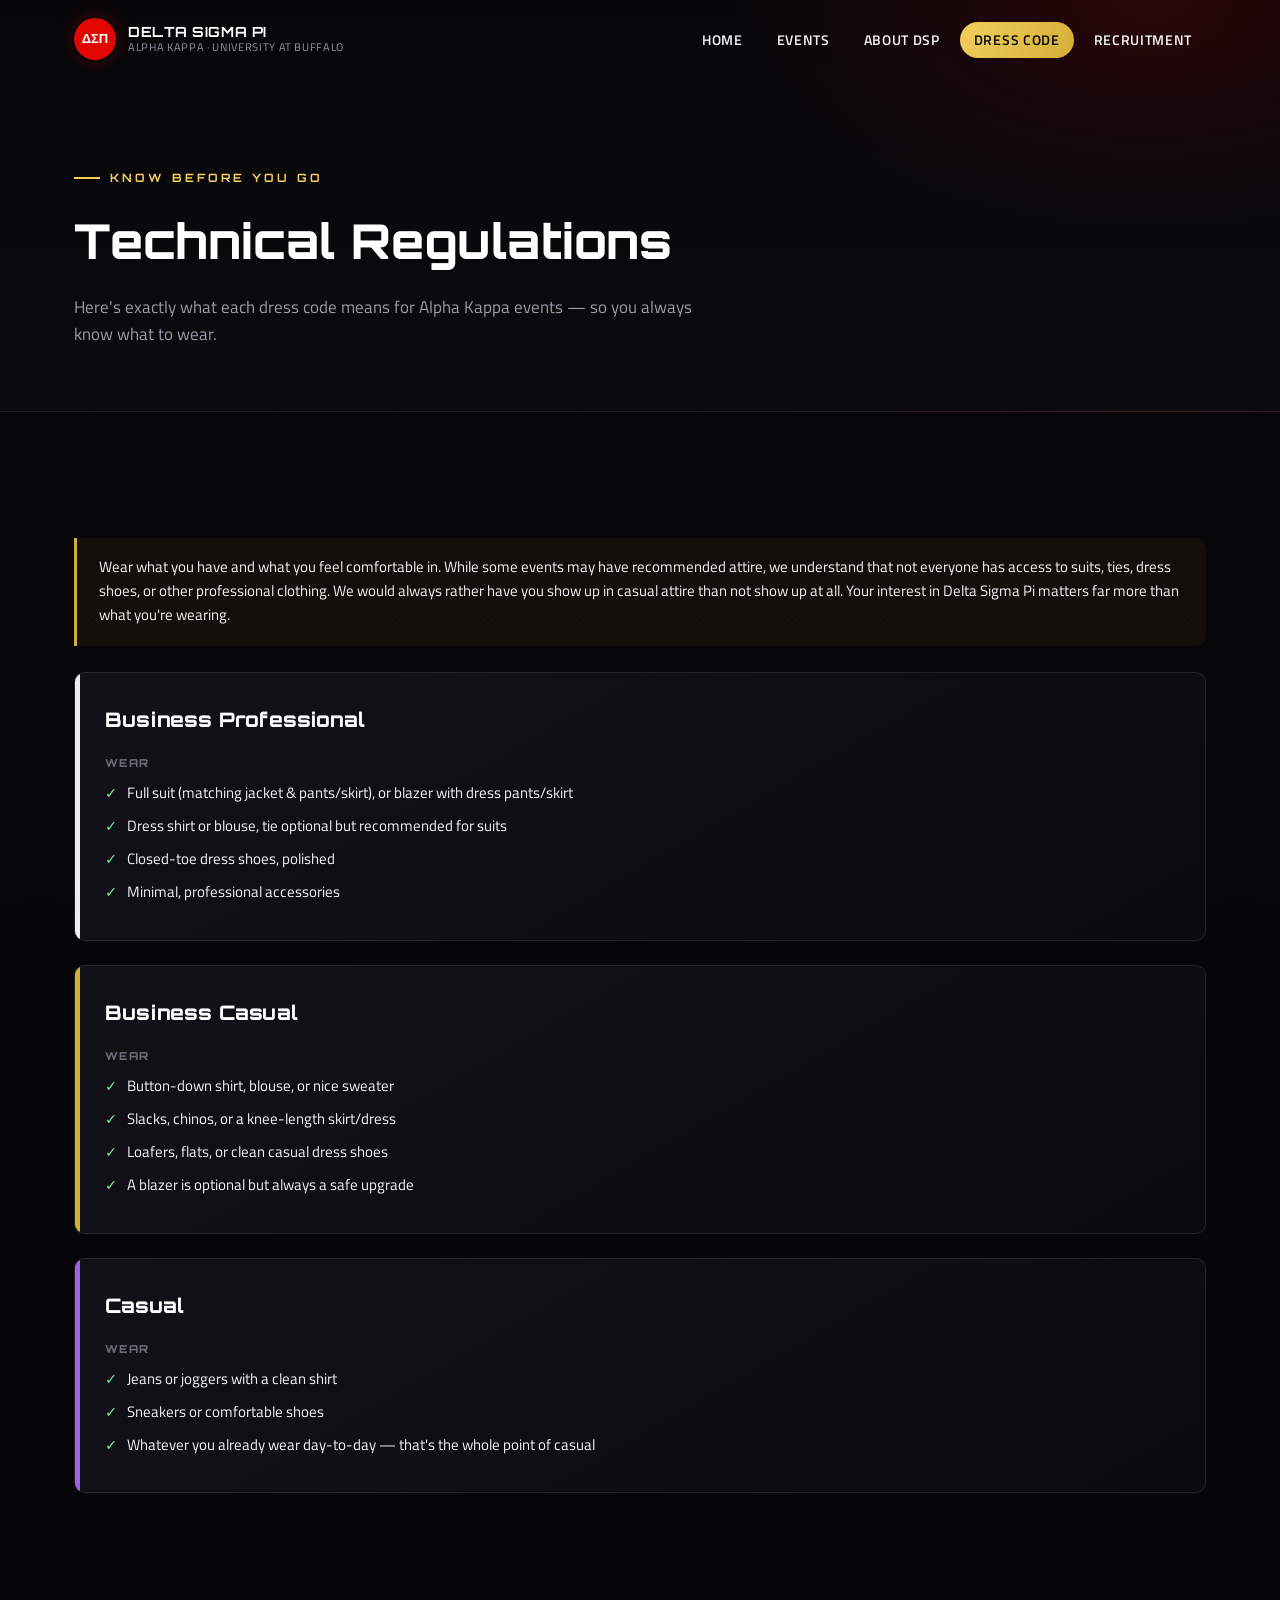
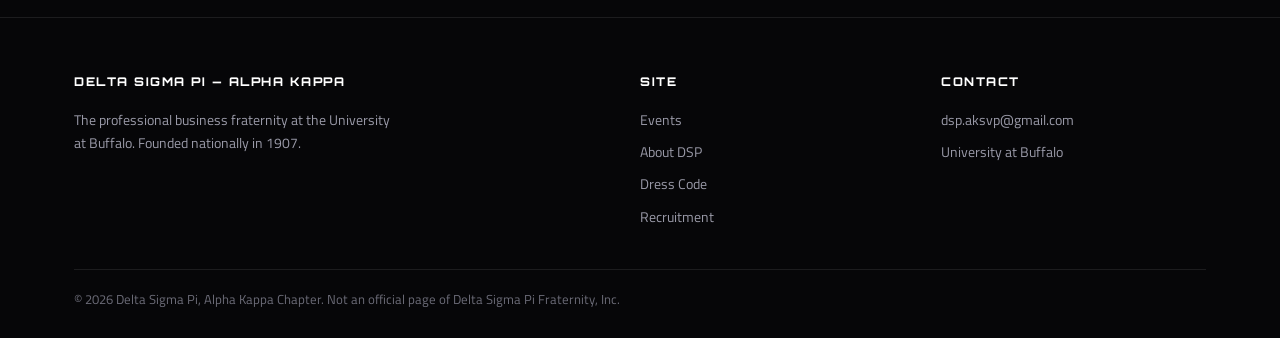
==== dress-code.html @ 91bd7f0e "Initial commit: Delta Sigma Pi Alpha Kappa Race to Success site F1-themed recruitment site with race" ====
<!DOCTYPE html>
<html lang="en">
<head>
<meta charset="UTF-8" />
<meta name="viewport" content="width=device-width, initial-scale=1.0" />
<title>Technical Regulations | Delta Sigma Pi — Alpha Kappa Chapter</title>
<meta name="description" content="What business professional, business casual, and casual actually mean for Alpha Kappa Chapter events." />
<link rel="preconnect" href="https://fonts.googleapis.com" />
<link rel="preconnect" href="https://fonts.gstatic.com" crossorigin />
<link href="https://fonts.googleapis.com/css2?family=Orbitron:wght@600;700;800;900&family=Titillium+Web:wght@300;400;600;700;900&display=swap" rel="stylesheet" />
<link rel="stylesheet" href="css/styles.css" />
</head>
<body>

<header class="site-header">
  <div class="container nav">
    <a class="brand" href="index.html">
      <span class="brand-mark">ΔΣΠ</span>
      <span class="brand-text">
        <span class="line1">DELTA SIGMA PI</span>
        <span class="line2">Alpha Kappa · University at Buffalo</span>
      </span>
    </a>
    <button class="nav-toggle" aria-label="Toggle navigation" aria-expanded="false">
      <span></span><span></span><span></span>
    </button>
    <ul class="nav-links">
      <li><a href="index.html">Home</a></li>
      <li><a href="events.html">Events</a></li>
      <li><a href="about.html">About DSP</a></li>
      <li><a href="dress-code.html" aria-current="page">Dress Code</a></li>
      <li><a href="recruitment.html">Recruitment</a></li>
    </ul>
  </div>
</header>

<section class="page-header">
  <div class="container">
    <span class="kicker">Know Before You Go</span>
    <h1>Technical Regulations</h1>
    <p>Here's exactly what each dress code means for Alpha Kappa events — so you always know what to wear.</p>
  </div>
</section>

<section>
  <div class="container">

    <div class="callout" data-reveal>Wear what you have and what you feel comfortable in. While some events may have recommended attire, we understand that not everyone has access to suits, ties, dress shoes, or other professional clothing. We would always rather have you show up in casual attire than not show up at all. Your interest in Delta Sigma Pi matters far more than what you're wearing.</div>

    <div class="reg-card c-hard" id="business-professional" data-reveal>
      <div class="reg-head">
        <h3>Business Professional</h3>
      </div>
      <h4 class="wear-label">Wear</h4>
      <ul class="wear-list">
        <li>Full suit (matching jacket &amp; pants/skirt), or blazer with dress pants/skirt</li>
        <li>Dress shirt or blouse, tie optional but recommended for suits</li>
        <li>Closed-toe dress shoes, polished</li>
        <li>Minimal, professional accessories</li>
      </ul>
    </div>

    <div class="reg-card c-medium" id="business-casual" data-reveal>
      <div class="reg-head">
        <h3>Business Casual</h3>
      </div>
      <h4 class="wear-label">Wear</h4>
      <ul class="wear-list">
        <li>Button-down shirt, blouse, or nice sweater</li>
        <li>Slacks, chinos, or a knee-length skirt/dress</li>
        <li>Loafers, flats, or clean casual dress shoes</li>
        <li>A blazer is optional but always a safe upgrade</li>
      </ul>
    </div>

    <div class="reg-card c-wet" id="casual" data-reveal>
      <div class="reg-head">
        <h3>Casual</h3>
      </div>
      <h4 class="wear-label">Wear</h4>
      <ul class="wear-list">
        <li>Jeans or joggers with a clean shirt</li>
        <li>Sneakers or comfortable shoes</li>
        <li>Whatever you already wear day-to-day — that's the whole point of casual</li>
      </ul>
    </div>

  </div>
</section>

<footer class="site-footer">
  <div class="container">
    <div class="footer-grid">
      <div>
        <h4>Delta Sigma Pi — Alpha Kappa</h4>
        <p style="max-width:320px;">The professional business fraternity at the University at Buffalo. Founded nationally in 1907.</p>
      </div>
      <div>
        <h4>Site</h4>
        <ul>
          <li><a href="events.html">Events</a></li>
          <li><a href="about.html">About DSP</a></li>
          <li><a href="dress-code.html">Dress Code</a></li>
          <li><a href="recruitment.html">Recruitment</a></li>
        </ul>
      </div>
      <div>
        <h4>Contact</h4>
        <ul>
          <li><a href="mailto:dsp.aksvp@gmail.com">dsp.aksvp@gmail.com</a></li>
          <li>University at Buffalo</li>
        </ul>
      </div>
    </div>
    <div class="footer-bottom">
      <span>&copy; <span data-year></span> Delta Sigma Pi, Alpha Kappa Chapter. Not an official page of Delta Sigma Pi Fraternity, Inc.</span>
    </div>
  </div>
</footer>

<button class="scroll-top" aria-label="Scroll to top">↑</button>

<script src="js/script.js"></script>
</body>
</html>
---- css/styles.css ----
/* ============================================================
   Delta Sigma Pi — Alpha Kappa Chapter
   Theme: F1 / Grand Prix — carbon, race red, podium gold
   ============================================================ */

:root {
  --black: #060608;
  --carbon-1: #0b0b0f;
  --carbon-2: #111117;
  --carbon-3: #17171f;
  --line: rgba(255, 255, 255, 0.09);
  --line-bright: rgba(255, 255, 255, 0.18);

  --red: #e10600;
  --red-bright: #ff2a1f;
  --red-dark: #8f0400;

  --gold: #d4af37;
  --gold-bright: #f2ce5e;

  --purple: #7a3ecb;
  --purple-bright: #9a63e8;

  --white: #f4f4f7;
  --muted: #9a9aa8;
  --muted-dim: #6c6c78;

  --radius: 4px;
  --radius-lg: 10px;
  --max-width: 1180px;

  --ease: cubic-bezier(0.16, 1, 0.3, 1);
  --ease-snap: cubic-bezier(0.65, 0, 0.35, 1);
}

@view-transition { navigation: auto; }

* { box-sizing: border-box; }
html { scroll-behavior: smooth; }

@media (prefers-reduced-motion: reduce) {
  html { scroll-behavior: auto; }
  * { animation-duration: 0.01ms !important; animation-iteration-count: 1 !important; transition-duration: 0.01ms !important; scroll-behavior: auto !important; }
}

body {
  margin: 0;
  background: var(--black);
  color: var(--white);
  font-family: "Titillium Web", "Segoe UI", system-ui, sans-serif;
  line-height: 1.65;
  overflow-x: hidden;
  position: relative;
}

/* subtle carbon-fiber weave across the whole page */
body::before {
  content: "";
  position: fixed;
  inset: 0;
  z-index: 0;
  pointer-events: none;
  background-image:
    repeating-linear-gradient(45deg, rgba(255,255,255,0.015) 0px, rgba(255,255,255,0.015) 1px, transparent 1px, transparent 5px),
    repeating-linear-gradient(-45deg, rgba(255,255,255,0.015) 0px, rgba(255,255,255,0.015) 1px, transparent 1px, transparent 5px);
  opacity: 0.5;
}

img { max-width: 100%; display: block; }
a { color: var(--gold-bright); text-decoration: none; }

h1, h2, h3, h4 {
  font-family: "Orbitron", "Titillium Web", sans-serif;
  font-weight: 800;
  letter-spacing: 0.01em;
  margin: 0;
  color: #fff;
}

.container {
  max-width: var(--max-width);
  margin: 0 auto;
  padding: 0 24px;
  position: relative;
  z-index: 1;
}

.mono { font-family: "Titillium Web", monospace; letter-spacing: 0.08em; }

/* ---------- Reveal-on-scroll ---------- */

[data-reveal] {
  opacity: 0;
  transform: translateY(28px);
  transition: opacity 0.7s var(--ease), transform 0.7s var(--ease);
}
[data-reveal].is-visible { opacity: 1; transform: translateY(0); }
[data-reveal-group] > * { transition-delay: calc(var(--i, 0) * 90ms); }

/* ---------- Lights-out preloader ---------- */

.lights-out {
  position: fixed;
  inset: 0;
  z-index: 999;
  background: var(--black);
  display: flex;
  flex-direction: column;
  align-items: center;
  justify-content: center;
  gap: 28px;
  transition: opacity 0.6s var(--ease), visibility 0.6s;
}
.lights-out.hide { opacity: 0; visibility: hidden; pointer-events: none; }

.lights-out .rig { display: flex; gap: 22px; }

.lights-out .bulb {
  width: 26px;
  height: 26px;
  border-radius: 50%;
  background: #2a0605;
  border: 2px solid #3a0d0b;
  box-shadow: inset 0 0 6px rgba(0,0,0,0.6);
  transition: background 0.15s, box-shadow 0.15s;
}
.lights-out .bulb.on {
  background: var(--red-bright);
  box-shadow: 0 0 22px 6px rgba(255, 42, 31, 0.75), inset 0 0 8px rgba(255,255,255,0.4);
}

.lights-out .caption {
  font-family: "Orbitron", sans-serif;
  font-size: 12px;
  letter-spacing: 3px;
  color: var(--muted);
  text-transform: uppercase;
}
.lights-out .caption strong { color: var(--gold-bright); }

body.no-scroll { overflow: hidden; height: 100%; }

/* ---------- Launch FX: fires the instant lights go out ---------- */

.launch-fx {
  position: fixed;
  inset: 0;
  z-index: 1000;
  pointer-events: none;
  overflow: hidden;
}

.launch-fx .flash {
  position: absolute;
  inset: 0;
  background: radial-gradient(circle at 50% 45%, #fff, rgba(255,255,255,0) 62%);
  opacity: 0;
}
.launch-fx.fire .flash { animation: flashOut 0.55s ease-out forwards; }

.launch-fx .streak {
  position: absolute;
  left: 0;
  width: 34%;
  background: linear-gradient(90deg, transparent, rgba(255,255,255,0.9), rgba(212,175,55,0.55), transparent);
  opacity: 0;
  filter: blur(1px);
}
.launch-fx.fire .streak { animation: streakSweep 0.65s cubic-bezier(0.6, 0, 0.2, 1) forwards; }
.launch-fx .streak.s1 { top: 14%; height: 7%; animation-delay: 0s; }
.launch-fx .streak.s2 { top: 47%; height: 10%; animation-delay: 0.06s; }
.launch-fx .streak.s3 { top: 78%; height: 6%; animation-delay: 0.12s; }

.launch-fx .title-flash {
  position: absolute;
  inset: 0;
  display: flex;
  align-items: center;
  justify-content: center;
  font-family: "Orbitron", sans-serif;
  font-weight: 900;
  letter-spacing: 5px;
  font-size: clamp(26px, 6vw, 62px);
  color: #fff;
  text-shadow: 0 0 40px rgba(255,255,255,0.85), 0 0 90px rgba(225,6,0,0.65);
  opacity: 0;
  transform: scale(0.85);
  text-align: center;
  padding: 0 20px;
}
.launch-fx.fire .title-flash { animation: titlePop 0.75s cubic-bezier(0.2, 0.8, 0.2, 1) forwards; }

@keyframes flashOut {
  0% { opacity: 0; }
  12% { opacity: 1; }
  100% { opacity: 0; }
}
@keyframes streakSweep {
  0% { transform: translateX(-120%) skewX(-12deg); opacity: 0; }
  10% { opacity: 1; }
  100% { transform: translateX(220%) skewX(-12deg); opacity: 0; }
}
@keyframes titlePop {
  0% { opacity: 0; transform: scale(0.85); }
  28% { opacity: 1; transform: scale(1.04); }
  55% { opacity: 1; transform: scale(1); }
  100% { opacity: 0; transform: scale(1.12); filter: blur(3px); }
}

/* ---------- Hero punch-in (synced to launch FX) ---------- */

.hero-punch-in {
  opacity: 0;
  transform: scale(1.07);
  filter: blur(10px);
  transition: opacity 0.7s var(--ease), transform 0.85s var(--ease), filter 0.8s var(--ease);
}
.hero-punch-in.show { opacity: 1; transform: scale(1); filter: blur(0); }

@media (prefers-reduced-motion: reduce) {
  .launch-fx { display: none; }
}

/* ---------- Header / Nav ---------- */

.site-header {
  position: fixed;
  top: 0;
  left: 0;
  right: 0;
  z-index: 60;
  padding: 18px 0;
  transition: background 0.35s var(--ease), padding 0.35s var(--ease), border-color 0.35s;
  border-bottom: 1px solid transparent;
}

.site-header.scrolled {
  background: rgba(6, 6, 8, 0.82);
  backdrop-filter: blur(14px) saturate(140%);
  -webkit-backdrop-filter: blur(14px) saturate(140%);
  padding: 12px 0;
  border-bottom-color: var(--line);
}

.nav { display: flex; align-items: center; justify-content: space-between; }

.brand { display: flex; align-items: center; gap: 12px; color: #fff; }

.brand-mark {
  width: 42px;
  height: 42px;
  border-radius: 50%;
  background: var(--red);
  color: #fff;
  display: flex;
  align-items: center;
  justify-content: center;
  font-family: "Orbitron", sans-serif;
  font-weight: 800;
  font-size: 13px;
  flex-shrink: 0;
  box-shadow: 0 0 0 2px var(--black), 0 0 18px rgba(225, 6, 0, 0.35);
}

.brand-text { display: flex; flex-direction: column; line-height: 1.25; }
.brand-text .line1 { font-family: "Orbitron", sans-serif; font-size: 14px; font-weight: 700; letter-spacing: 0.04em; }
.brand-text .line2 { font-size: 11px; font-weight: 400; color: var(--muted); letter-spacing: 0.06em; text-transform: uppercase; }

.nav-links { display: flex; gap: 6px; list-style: none; margin: 0; padding: 0; align-items: center; }

.nav-links a {
  color: var(--white);
  font-weight: 600;
  font-size: 13.5px;
  letter-spacing: 0.05em;
  text-transform: uppercase;
  padding: 8px 14px;
  border-radius: 999px;
  position: relative;
  transition: color 0.25s, background 0.25s;
}

.nav-links a:hover { color: var(--gold-bright); text-decoration: none; background: rgba(255,255,255,0.06); }

.nav-links a[aria-current="page"] {
  color: var(--black);
  background: linear-gradient(120deg, var(--gold-bright), var(--gold));
  text-decoration: none;
}

.nav-toggle {
  display: none;
  background: none;
  border: 1px solid var(--line-bright);
  border-radius: 8px;
  padding: 9px 11px;
  cursor: pointer;
}
.nav-toggle span { display: block; width: 20px; height: 2px; background: #fff; margin: 4px 0; transition: transform 0.3s, opacity 0.3s; }
.nav-toggle.open span:nth-child(1) { transform: translateY(6px) rotate(45deg); }
.nav-toggle.open span:nth-child(2) { opacity: 0; }
.nav-toggle.open span:nth-child(3) { transform: translateY(-6px) rotate(-45deg); }

@media (max-width: 860px) {
  .nav-toggle { display: block; }
  .nav-links {
    position: absolute;
    top: 100%;
    left: 16px;
    right: 16px;
    background: var(--carbon-2);
    border: 1px solid var(--line);
    border-radius: var(--radius-lg);
    flex-direction: column;
    align-items: stretch;
    gap: 0;
    margin-top: 10px;
    box-shadow: 0 20px 40px rgba(0,0,0,0.5);
    max-height: 0;
    overflow: hidden;
    opacity: 0;
    transition: max-height 0.3s var(--ease), opacity 0.3s;
    padding: 0 6px;
  }
  .nav-links.open { max-height: 420px; opacity: 1; padding: 8px 6px; }
  .nav-links a { display: block; padding: 13px 14px; border-radius: 8px; }
}

/* ---------- Marquee ticker ---------- */

.ticker {
  background: var(--red);
  color: #fff;
  overflow: hidden;
  white-space: nowrap;
  border-top: 1px solid rgba(255,255,255,0.25);
  border-bottom: 1px solid rgba(0,0,0,0.3);
  position: relative;
}
.ticker-track {
  display: inline-flex;
  align-items: center;
  animation: ticker 26s linear infinite;
  will-change: transform;
}
.ticker span {
  display: inline-flex;
  align-items: center;
  padding: 9px 0;
  font-family: "Orbitron", sans-serif;
  font-size: 12px;
  letter-spacing: 2px;
  text-transform: uppercase;
  font-weight: 700;
}
.ticker span::after { content: "◆"; margin: 0 26px; color: rgba(255,255,255,0.6); font-size: 10px; }
@keyframes ticker { from { transform: translateX(0); } to { transform: translateX(-50%); } }

/* ---------- Checkered divider ---------- */

.checker-strip {
  height: 14px;
  background: repeating-conic-gradient(#0b0b0f 0% 25%, #d9d9de 0% 50%) 0 0 / 14px 14px;
  opacity: 0.9;
}

/* ---------- Hero ---------- */

.hero {
  position: relative;
  min-height: 100vh;
  display: flex;
  align-items: center;
  padding: 150px 0 90px;
  background:
    radial-gradient(900px 500px at 85% -10%, rgba(225,6,0,0.18), transparent 60%),
    radial-gradient(700px 400px at 10% 110%, rgba(212,175,55,0.10), transparent 60%),
    linear-gradient(180deg, var(--black), var(--carbon-1) 60%, var(--carbon-2));
  overflow: hidden;
}

.hero .speed-lines {
  position: absolute;
  inset: 0;
  z-index: 0;
  overflow: hidden;
  opacity: 0.5;
  mask-image: linear-gradient(90deg, transparent, black 30%, black 70%, transparent);
}
.hero .speed-lines span {
  position: absolute;
  right: -20%;
  width: 160%;
  height: 1px;
  background: linear-gradient(90deg, transparent, rgba(255,255,255,0.35), transparent);
  animation: streak 3.6s linear infinite;
}
.hero .speed-lines span:nth-child(2) { top: 22%; animation-delay: -0.8s; opacity: 0.6; }
.hero .speed-lines span:nth-child(3) { top: 48%; animation-delay: -1.9s; opacity: 0.4; height: 2px; }
.hero .speed-lines span:nth-child(4) { top: 68%; animation-delay: -2.6s; opacity: 0.5; }
.hero .speed-lines span:nth-child(5) { top: 84%; animation-delay: -0.3s; opacity: 0.3; }
.hero .speed-lines span:nth-child(1) { top: 8%; }
@keyframes streak { from { transform: translateX(-30%); } to { transform: translateX(30%); } }

.hero-inner { position: relative; z-index: 1; }

.eyebrow {
  display: inline-flex;
  align-items: center;
  gap: 10px;
  color: var(--gold-bright);
  font-family: "Orbitron", sans-serif;
  font-weight: 700;
  letter-spacing: 3px;
  text-transform: uppercase;
  font-size: 11.5px;
  margin-bottom: 22px;
  padding: 7px 16px 7px 10px;
  border: 1px solid rgba(212,175,55,0.4);
  border-radius: 999px;
  background: rgba(212,175,55,0.06);
}
.eyebrow .dot {
  width: 7px; height: 7px; border-radius: 50%;
  background: var(--red-bright);
  box-shadow: 0 0 10px 2px rgba(255,42,31,0.8);
  animation: pulse-dot 1.6s ease-in-out infinite;
}
@keyframes pulse-dot { 0%,100% { opacity: 1; } 50% { opacity: 0.35; } }

.hero h1 {
  font-size: clamp(38px, 6.4vw, 74px);
  line-height: 1.04;
  margin: 0 0 22px;
  max-width: 16ch;
}
.hero h1 .accent {
  background: linear-gradient(100deg, var(--red-bright), var(--gold-bright));
  -webkit-background-clip: text;
  background-clip: text;
  color: transparent;
}

.hero p.lead {
  max-width: 560px;
  color: var(--muted);
  font-size: 18px;
  margin: 0 0 36px;
}

.hero-actions { display: flex; gap: 16px; flex-wrap: wrap; }

/* ---------- Buttons ---------- */

.btn {
  display: inline-flex;
  align-items: center;
  gap: 10px;
  padding: 15px 28px;
  border-radius: 999px;
  font-family: "Orbitron", sans-serif;
  font-weight: 700;
  font-size: 12.5px;
  letter-spacing: 1.5px;
  text-transform: uppercase;
  cursor: pointer;
  border: 2px solid transparent;
  transition: transform 0.3s var(--ease-snap), box-shadow 0.3s, background 0.3s, border-color 0.3s, color 0.3s;
  position: relative;
}
.btn:hover { transform: translateY(-3px); text-decoration: none; }
.btn:active { transform: translateY(-1px); }

.btn-red {
  background: linear-gradient(120deg, var(--red-bright), var(--red-dark));
  color: #fff;
  box-shadow: 0 10px 30px -8px rgba(225,6,0,0.6);
}
.btn-red:hover { box-shadow: 0 14px 36px -6px rgba(225,6,0,0.75); }

.btn-outline {
  background: transparent;
  border-color: var(--line-bright);
  color: #fff;
}
.btn-outline:hover { border-color: var(--gold-bright); color: var(--gold-bright); }

.btn-gold {
  background: linear-gradient(120deg, var(--gold-bright), var(--gold));
  color: var(--black);
  box-shadow: 0 10px 30px -8px rgba(212,175,55,0.5);
}
.btn-gold:hover { box-shadow: 0 14px 36px -6px rgba(212,175,55,0.65); }

/* ---------- Section shells ---------- */

section { padding: 100px 0; position: relative; }
section.tight { padding: 70px 0; }
section.alt { background: var(--carbon-1); border-top: 1px solid var(--line); border-bottom: 1px solid var(--line); }

.section-head { max-width: 680px; margin-bottom: 48px; }
.kicker {
  display: inline-flex;
  align-items: center;
  gap: 10px;
  color: var(--red-bright);
  font-family: "Orbitron", sans-serif;
  font-weight: 700;
  font-size: 11.5px;
  letter-spacing: 3px;
  text-transform: uppercase;
}
.kicker::before { content: ""; width: 26px; height: 2px; background: var(--red-bright); display: inline-block; }
.section-head h2 { margin: 14px 0 12px; font-size: clamp(26px, 3.6vw, 38px); }
.section-head p { color: var(--muted); margin: 0; font-size: 16px; }

/* ---------- Page header (non-home) ---------- */

.page-header {
  position: relative;
  padding: 160px 0 64px;
  background:
    radial-gradient(700px 380px at 90% 0%, rgba(225,6,0,0.16), transparent 60%),
    linear-gradient(180deg, var(--black), var(--carbon-1));
  border-bottom: 1px solid var(--line);
  overflow: hidden;
}
.page-header .kicker { color: var(--gold-bright); }
.page-header .kicker::before { background: var(--gold-bright); }
.page-header h1 { margin: 14px 0 12px; font-size: clamp(30px, 5vw, 48px); }
.page-header p { color: var(--muted); max-width: 640px; margin: 0; font-size: 16.5px; }
.page-header p a { border-bottom: 1px solid rgba(242,206,94,0.4); }

/* ---------- Sector cards (home quick links) ---------- */

.sector-grid { display: grid; grid-template-columns: repeat(4, 1fr); gap: 22px; }
@media (max-width: 980px) { .sector-grid { grid-template-columns: repeat(2, 1fr); } }
@media (max-width: 560px) { .sector-grid { grid-template-columns: 1fr; } }

.sector-card {
  position: relative;
  display: block;
  padding: 30px 26px 28px;
  background: linear-gradient(160deg, var(--carbon-2), var(--carbon-1));
  border: 1px solid var(--line);
  border-radius: var(--radius-lg);
  color: #fff;
  overflow: hidden;
  transition: transform 0.4s var(--ease), border-color 0.4s, box-shadow 0.4s;
  transform-style: preserve-3d;
}
.sector-card:hover {
  text-decoration: none;
  border-color: rgba(212,175,55,0.5);
  box-shadow: 0 20px 50px -20px rgba(0,0,0,0.7), 0 0 0 1px rgba(212,175,55,0.15);
}
.sector-card .num {
  font-family: "Orbitron", sans-serif;
  font-size: 11px;
  letter-spacing: 2px;
  color: var(--muted-dim);
  margin-bottom: 18px;
}
.sector-card .num span { color: var(--red-bright); }
.sector-card h3 { font-size: 19px; margin: 0 0 8px; }
.sector-card p { margin: 0; color: var(--muted); font-size: 14px; }
.sector-card .go {
  margin-top: 18px;
  display: inline-flex;
  align-items: center;
  gap: 6px;
  font-family: "Orbitron", sans-serif;
  font-size: 11px;
  letter-spacing: 1.5px;
  color: var(--gold-bright);
  text-transform: uppercase;
}
.sector-card .go .arrow { transition: transform 0.3s var(--ease-snap); }
.sector-card:hover .go .arrow { transform: translateX(5px); }

/* corner brackets, HUD-style */
.sector-card::before, .sector-card::after {
  content: "";
  position: absolute;
  width: 16px;
  height: 16px;
  border: 2px solid rgba(212,175,55,0);
  transition: border-color 0.4s, opacity 0.4s;
  opacity: 0;
}
.sector-card::before { top: 10px; left: 10px; border-right: none; border-bottom: none; }
.sector-card::after { bottom: 10px; right: 10px; border-left: none; border-top: none; }
.sector-card:hover::before, .sector-card:hover::after { border-color: var(--gold-bright); opacity: 1; }

/* ---------- Telemetry stat band ---------- */

.stat-band {
  display: grid;
  grid-template-columns: repeat(4, 1fr);
  border: 1px solid var(--line);
  border-radius: var(--radius-lg);
  overflow: hidden;
  background: var(--carbon-2);
}
@media (max-width: 760px) { .stat-band { grid-template-columns: repeat(2, 1fr); } }

.stat-cell {
  padding: 30px 24px;
  border-right: 1px solid var(--line);
  position: relative;
}
.stat-cell:last-child { border-right: none; }
.stat-cell .value {
  font-family: "Orbitron", sans-serif;
  font-size: clamp(28px, 3.4vw, 38px);
  font-weight: 800;
  color: var(--gold-bright);
  display: flex;
  align-items: baseline;
  gap: 4px;
}
.stat-cell .label {
  margin-top: 8px;
  font-size: 12px;
  letter-spacing: 1.4px;
  text-transform: uppercase;
  color: var(--muted);
}

/* ---------- Generic cards ---------- */

.grid { display: grid; gap: 22px; }
.grid-2 { grid-template-columns: repeat(2, 1fr); }
.grid-3 { grid-template-columns: repeat(3, 1fr); }
.grid-4 { grid-template-columns: repeat(4, 1fr); }
@media (max-width: 980px) { .grid-4 { grid-template-columns: repeat(2, 1fr); } }
@media (max-width: 900px) { .grid-3 { grid-template-columns: repeat(2, 1fr); } }
@media (max-width: 620px) { .grid-2, .grid-3, .grid-4 { grid-template-columns: 1fr; } }

.card {
  background: linear-gradient(160deg, var(--carbon-2), var(--carbon-1));
  border: 1px solid var(--line);
  border-radius: var(--radius-lg);
  padding: 28px;
  transition: border-color 0.35s, transform 0.35s var(--ease);
}
.card:hover { border-color: var(--line-bright); transform: translateY(-4px); }
.card h3 { margin: 12px 0 8px; font-size: 18px; }
.card p { margin: 0; color: var(--muted); font-size: 14.5px; }
.card p a { color: var(--gold-bright); }

.icon-badge {
  width: 46px;
  height: 46px;
  border-radius: 10px;
  background: rgba(225,6,0,0.12);
  border: 1px solid rgba(225,6,0,0.3);
  color: var(--red-bright);
  display: flex;
  align-items: center;
  justify-content: center;
  font-size: 20px;
}

/* ---------- Callout ---------- */

.callout {
  border-left: 3px solid var(--gold);
  background: rgba(212,175,55,0.06);
  padding: 18px 22px;
  border-radius: 0 var(--radius-lg) var(--radius-lg) 0;
  font-size: 14.5px;
  color: var(--white);
  margin: 26px 0;
}
.callout strong { color: var(--gold-bright); }

/* ============================================================
   Events / Race Calendar
   ============================================================ */

.round-card {
  display: grid;
  grid-template-columns: 96px 1fr auto;
  gap: 24px;
  align-items: center;
  background: linear-gradient(150deg, var(--carbon-2), var(--carbon-1));
  border: 1px solid var(--line);
  border-radius: var(--radius-lg);
  padding: 26px;
  margin-bottom: 18px;
  position: relative;
  overflow: hidden;
  transition: border-color 0.35s, transform 0.35s var(--ease);
}
.round-card:hover { border-color: rgba(212,175,55,0.4); transform: translateX(4px); }
.round-card::before {
  content: "";
  position: absolute;
  left: 0; top: 0; bottom: 0;
  width: 4px;
  background: linear-gradient(180deg, var(--red-bright), var(--gold));
}

@media (max-width: 720px) {
  .round-card { grid-template-columns: 1fr; text-align: left; }
  .round-card .round-date { flex-direction: row; gap: 10px; }
}

.round-num {
  font-family: "Orbitron", sans-serif;
  font-size: 11px;
  letter-spacing: 1.5px;
  color: var(--muted-dim);
  text-transform: uppercase;
}
.round-num span { color: var(--red-bright); font-size: 15px; }

.round-date {
  display: flex;
  flex-direction: column;
  align-items: center;
  justify-content: center;
  background: var(--black);
  border: 1px solid var(--line);
  border-radius: 8px;
  padding: 12px 6px;
  text-align: center;
}
.round-date .month { font-family: "Orbitron", sans-serif; font-size: 10.5px; letter-spacing: 1.5px; color: var(--gold-bright); text-transform: uppercase; }
.round-date .day { font-family: "Orbitron", sans-serif; font-size: 26px; font-weight: 800; line-height: 1.2; }

.round-body h3 { font-size: 19px; margin: 0 0 10px; }
.round-meta { display: flex; flex-wrap: wrap; gap: 16px; font-size: 13.5px; color: var(--muted); margin-bottom: 12px; }
.round-desc { color: var(--muted); font-size: 14px; max-width: 60ch; margin: 0 0 14px; }
.round-meta span { display: inline-flex; align-items: center; gap: 6px; }

.round-tags { display: flex; gap: 8px; flex-wrap: wrap; }

.tag {
  display: inline-flex;
  align-items: center;
  gap: 6px;
  font-family: "Orbitron", sans-serif;
  font-size: 10.5px;
  font-weight: 700;
  letter-spacing: 1px;
  text-transform: uppercase;
  padding: 6px 12px;
  border-radius: 999px;
  border: 1px solid var(--line-bright);
  background: rgba(255,255,255,0.03);
  color: var(--white);
}
.tag-open { border-color: rgba(60,200,120,0.4); color: #6ee7a0; background: rgba(60,200,120,0.08); }
.tag-members { border-color: rgba(122,62,203,0.5); color: var(--purple-bright); background: rgba(122,62,203,0.1); }
.tag-invite { border-color: rgba(212,175,55,0.55); color: var(--gold-bright); background: rgba(212,175,55,0.1); }
.tag a { color: inherit; }

.event-note {
  border: 1px dashed rgba(212,175,55,0.4);
  background: rgba(212,175,55,0.05);
  border-radius: var(--radius-lg);
  padding: 20px 24px;
  font-size: 14.5px;
  color: var(--white);
  margin-top: 28px;
}
.event-note code { background: rgba(255,255,255,0.08); padding: 2px 6px; border-radius: 4px; font-size: 13px; }

/* ============================================================
   Dress Code / Technical Regulations
   ============================================================ */

.reg-card {
  position: relative;
  border: 1px solid var(--line);
  border-radius: var(--radius-lg);
  padding: 30px 30px 26px;
  margin-bottom: 24px;
  background: linear-gradient(150deg, var(--carbon-2), var(--carbon-1));
  overflow: hidden;
}
.reg-card::before { content: ""; position: absolute; left: 0; top: 0; bottom: 0; width: 5px; }
.reg-card.c-hard::before { background: #eceff1; }
.reg-card.c-medium::before { background: var(--gold); }
.reg-card.c-wet::before { background: var(--purple-bright); }

.reg-head { display: flex; align-items: center; gap: 14px; margin-bottom: 6px; flex-wrap: wrap; }
.reg-head h3 { font-size: 20px; }

.wear-label {
  margin: 18px 0 10px;
  font-family: "Orbitron", sans-serif;
  font-size: 11px;
  text-transform: uppercase;
  letter-spacing: 1.4px;
  color: var(--muted-dim);
}
.wear-list { margin: 0; padding-left: 0; list-style: none; max-width: 640px; }
.wear-list li { margin-bottom: 9px; font-size: 14.5px; padding-left: 22px; position: relative; }
.wear-list li::before { content: "✓"; position: absolute; left: 0; color: #6ee7a0; font-weight: 700; }

/* ============================================================
   Recruitment / Join the Grid
   ============================================================ */

.req-list { list-style: none; margin: 0; padding: 0; }
.req-list li {
  display: flex;
  gap: 16px;
  padding: 20px 4px;
  border-bottom: 1px solid var(--line);
}
.req-list li:last-child { border-bottom: none; }

.req-check {
  flex-shrink: 0;
  width: 30px;
  height: 30px;
  border-radius: 6px;
  background: rgba(225,6,0,0.12);
  border: 1px solid rgba(225,6,0,0.4);
  color: var(--red-bright);
  font-size: 14px;
  font-weight: 800;
  display: flex;
  align-items: center;
  justify-content: center;
}

.req-list h3 { font-size: 16px; margin: 0 0 4px; color: #fff; }
.req-list p { margin: 0; color: var(--muted); font-size: 14.5px; }
.req-list em { color: var(--gold-bright); font-style: normal; }

.track {
  list-style: none;
  margin: 0;
  padding: 0;
  counter-reset: turn;
  position: relative;
}
.track::before {
  content: "";
  position: absolute;
  left: 21px;
  top: 6px;
  bottom: 6px;
  width: 2px;
  background: repeating-linear-gradient(180deg, var(--line-bright) 0 10px, transparent 10px 18px);
}

.turn {
  counter-increment: turn;
  position: relative;
  padding: 0 0 34px 64px;
}
.turn:last-child { padding-bottom: 0; }
.turn::before {
  content: counter(turn);
  position: absolute;
  left: 0;
  top: 0;
  width: 44px;
  height: 44px;
  border-radius: 50%;
  background: var(--carbon-2);
  border: 2px solid var(--gold);
  color: var(--gold-bright);
  font-family: "Orbitron", sans-serif;
  font-weight: 800;
  font-size: 15px;
  display: flex;
  align-items: center;
  justify-content: center;
  z-index: 1;
}
.turn .tag-label {
  font-family: "Orbitron", sans-serif;
  font-size: 10.5px;
  letter-spacing: 1.5px;
  color: var(--red-bright);
  text-transform: uppercase;
  margin-bottom: 6px;
  display: block;
}
.turn h3 { font-size: 18px; margin: 0 0 6px; }
.turn p { margin: 0; color: var(--muted); font-size: 14.5px; }

/* ============================================================
   About / Team History
   ============================================================ */

.timeline {
  list-style: none;
  margin: 0;
  padding: 0;
  border-left: 2px solid var(--line-bright);
}
.timeline li {
  position: relative;
  padding: 4px 0 34px 30px;
}
.timeline li:last-child { padding-bottom: 4px; }
.timeline li::before {
  content: "";
  position: absolute;
  left: -7px;
  top: 6px;
  width: 12px;
  height: 12px;
  border-radius: 50%;
  background: var(--red-bright);
  box-shadow: 0 0 0 4px var(--black), 0 0 14px rgba(255,42,31,0.6);
}
.timeline .yr {
  font-family: "Orbitron", sans-serif;
  font-size: 13px;
  color: var(--gold-bright);
  letter-spacing: 1px;
  margin-bottom: 4px;
  display: block;
}
.timeline h3 { font-size: 17px; margin: 0 0 6px; }
.timeline p { margin: 0; color: var(--muted); font-size: 14.5px; }

/* ---------- CTA band ---------- */

.cta-band {
  position: relative;
  padding: 80px 0;
  text-align: center;
  background:
    radial-gradient(600px 300px at 50% 0%, rgba(225,6,0,0.25), transparent 70%),
    linear-gradient(180deg, var(--carbon-1), var(--black));
  border-top: 1px solid var(--line);
}
.cta-band h2 { margin: 0 0 14px; font-size: clamp(24px, 3.4vw, 34px); }
.cta-band p { color: var(--muted); max-width: 560px; margin: 0 auto 30px; font-size: 16px; }

/* ---------- Footer ---------- */

.site-footer {
  background: var(--black);
  color: var(--muted);
  padding: 54px 0 28px;
  font-size: 14px;
  border-top: 1px solid var(--line);
}

.footer-grid { display: grid; grid-template-columns: 2fr 1fr 1fr; gap: 36px; margin-bottom: 32px; }
@media (max-width: 700px) { .footer-grid { grid-template-columns: 1fr; } }

.footer-grid h4 {
  color: #fff;
  font-family: "Orbitron", sans-serif;
  font-size: 12px;
  letter-spacing: 1.5px;
  text-transform: uppercase;
  margin: 0 0 16px;
}
.footer-grid ul { list-style: none; margin: 0; padding: 0; }
.footer-grid li { margin-bottom: 9px; }
.footer-grid a { color: var(--muted); }
.footer-grid a:hover { color: var(--gold-bright); }

.footer-bottom {
  border-top: 1px solid var(--line);
  padding-top: 20px;
  display: flex;
  justify-content: space-between;
  flex-wrap: wrap;
  gap: 10px;
  font-size: 12.5px;
  color: var(--muted-dim);
}

/* ---------- Scroll-to-top ---------- */

.scroll-top {
  position: fixed;
  right: 22px;
  bottom: 22px;
  width: 46px;
  height: 46px;
  border-radius: 50%;
  background: var(--carbon-2);
  border: 1px solid var(--line-bright);
  color: var(--gold-bright);
  display: flex;
  align-items: center;
  justify-content: center;
  font-size: 16px;
  cursor: pointer;
  z-index: 50;
  opacity: 0;
  transform: translateY(12px);
  pointer-events: none;
  transition: opacity 0.3s, transform 0.3s, border-color 0.3s;
}
.scroll-top.show { opacity: 1; transform: translateY(0); pointer-events: auto; }
.scroll-top:hover { border-color: var(--gold-bright); }

/* ---------- Hero photo variant ---------- */

.hero.has-photo { background: var(--black); }
.hero-photo { position: absolute; inset: 0; z-index: 0; }
.hero-photo img { width: 100%; height: 100%; object-fit: cover; object-position: center 35%; filter: saturate(1.05) contrast(1.05); }
.hero-photo .overlay {
  position: absolute; inset: 0;
  background:
    linear-gradient(100deg, rgba(6,6,8,0.94) 25%, rgba(6,6,8,0.55) 58%, rgba(6,6,8,0.85)),
    linear-gradient(180deg, rgba(6,6,8,0.25), rgba(6,6,8,0.4) 55%, var(--black) 97%);
}
.hero.has-photo .speed-lines { opacity: 0.25; }

/* ---------- Page header photo variant ---------- */

.page-header.has-photo { padding: 190px 0 70px; }
.ph-photo { position: absolute; inset: 0; z-index: 0; }
.ph-photo img { width: 100%; height: 100%; object-fit: cover; }
.ph-photo::after {
  content: "";
  position: absolute; inset: 0;
  background: linear-gradient(100deg, rgba(6,6,8,0.94) 30%, rgba(6,6,8,0.6) 62%, rgba(6,6,8,0.88));
}
.page-header.has-photo .container { position: relative; z-index: 1; }

/* ---------- Round card photo ---------- */

.round-card.has-photo { position: relative; overflow: hidden; }
.round-card.has-photo::before {
  content: "";
  position: absolute; inset: 0;
  background-image: var(--img);
  background-size: cover;
  background-position: center;
  opacity: 0.24;
  z-index: 0;
  transition: opacity 0.4s var(--ease), transform 0.6s var(--ease);
}
.round-card.has-photo::after {
  content: "";
  position: absolute; inset: 0;
  background: linear-gradient(100deg, rgba(6,6,8,0.96) 32%, rgba(6,6,8,0.72) 65%, rgba(6,6,8,0.45));
  z-index: 0;
}
.round-card.has-photo:hover::before { opacity: 0.36; transform: scale(1.05); }
.round-card.has-photo > * { position: relative; z-index: 1; }

/* ---------- SVP spotlight ---------- */

.svp-spotlight {
  display: grid;
  grid-template-columns: 320px 1fr;
  gap: 44px;
  align-items: center;
  background: linear-gradient(160deg, var(--carbon-2), var(--carbon-1));
  border: 1px solid var(--line);
  border-radius: var(--radius-lg);
  padding: 40px;
}
@media (max-width: 820px) { .svp-spotlight { grid-template-columns: 1fr; padding: 26px; gap: 28px; } }

.svp-spotlight .photo {
  border-radius: 10px;
  overflow: hidden;
  border: 1px solid var(--line-bright);
  box-shadow: 0 24px 60px -24px rgba(0,0,0,0.8);
}
.svp-spotlight .photo img { width: 100%; display: block; }

.svp-spotlight .role {
  font-family: "Orbitron", sans-serif;
  font-size: 11px;
  letter-spacing: 2px;
  text-transform: uppercase;
  color: var(--red-bright);
  margin-bottom: 8px;
}
.svp-spotlight h3 { font-size: clamp(22px, 3vw, 30px); margin-bottom: 4px; }
.svp-spotlight .quote {
  font-family: "Orbitron", sans-serif;
  font-size: clamp(16px, 2vw, 20px);
  color: var(--gold-bright);
  margin: 18px 0 22px;
  line-height: 1.5;
}

.svp-facts { display: grid; grid-template-columns: repeat(2, 1fr); gap: 16px 24px; }
@media (max-width: 480px) { .svp-facts { grid-template-columns: 1fr; } }
.svp-facts .fact { border-left: 2px solid var(--gold); padding-left: 12px; }
.svp-facts .fact .k {
  font-family: "Orbitron", sans-serif;
  font-size: 10px;
  letter-spacing: 1.5px;
  text-transform: uppercase;
  color: var(--muted-dim);
  margin-bottom: 3px;
}
.svp-facts .fact .v { font-size: 15px; color: #fff; }

/* ---------- View transitions ---------- */

::view-transition-old(root) { animation: page-out 0.4s var(--ease-snap) forwards; }
::view-transition-new(root) { animation: page-in 0.5s var(--ease) forwards; }
@keyframes page-out { to { opacity: 0; transform: scale(0.99); } }
@keyframes page-in { from { opacity: 0; transform: scale(1.01); } }
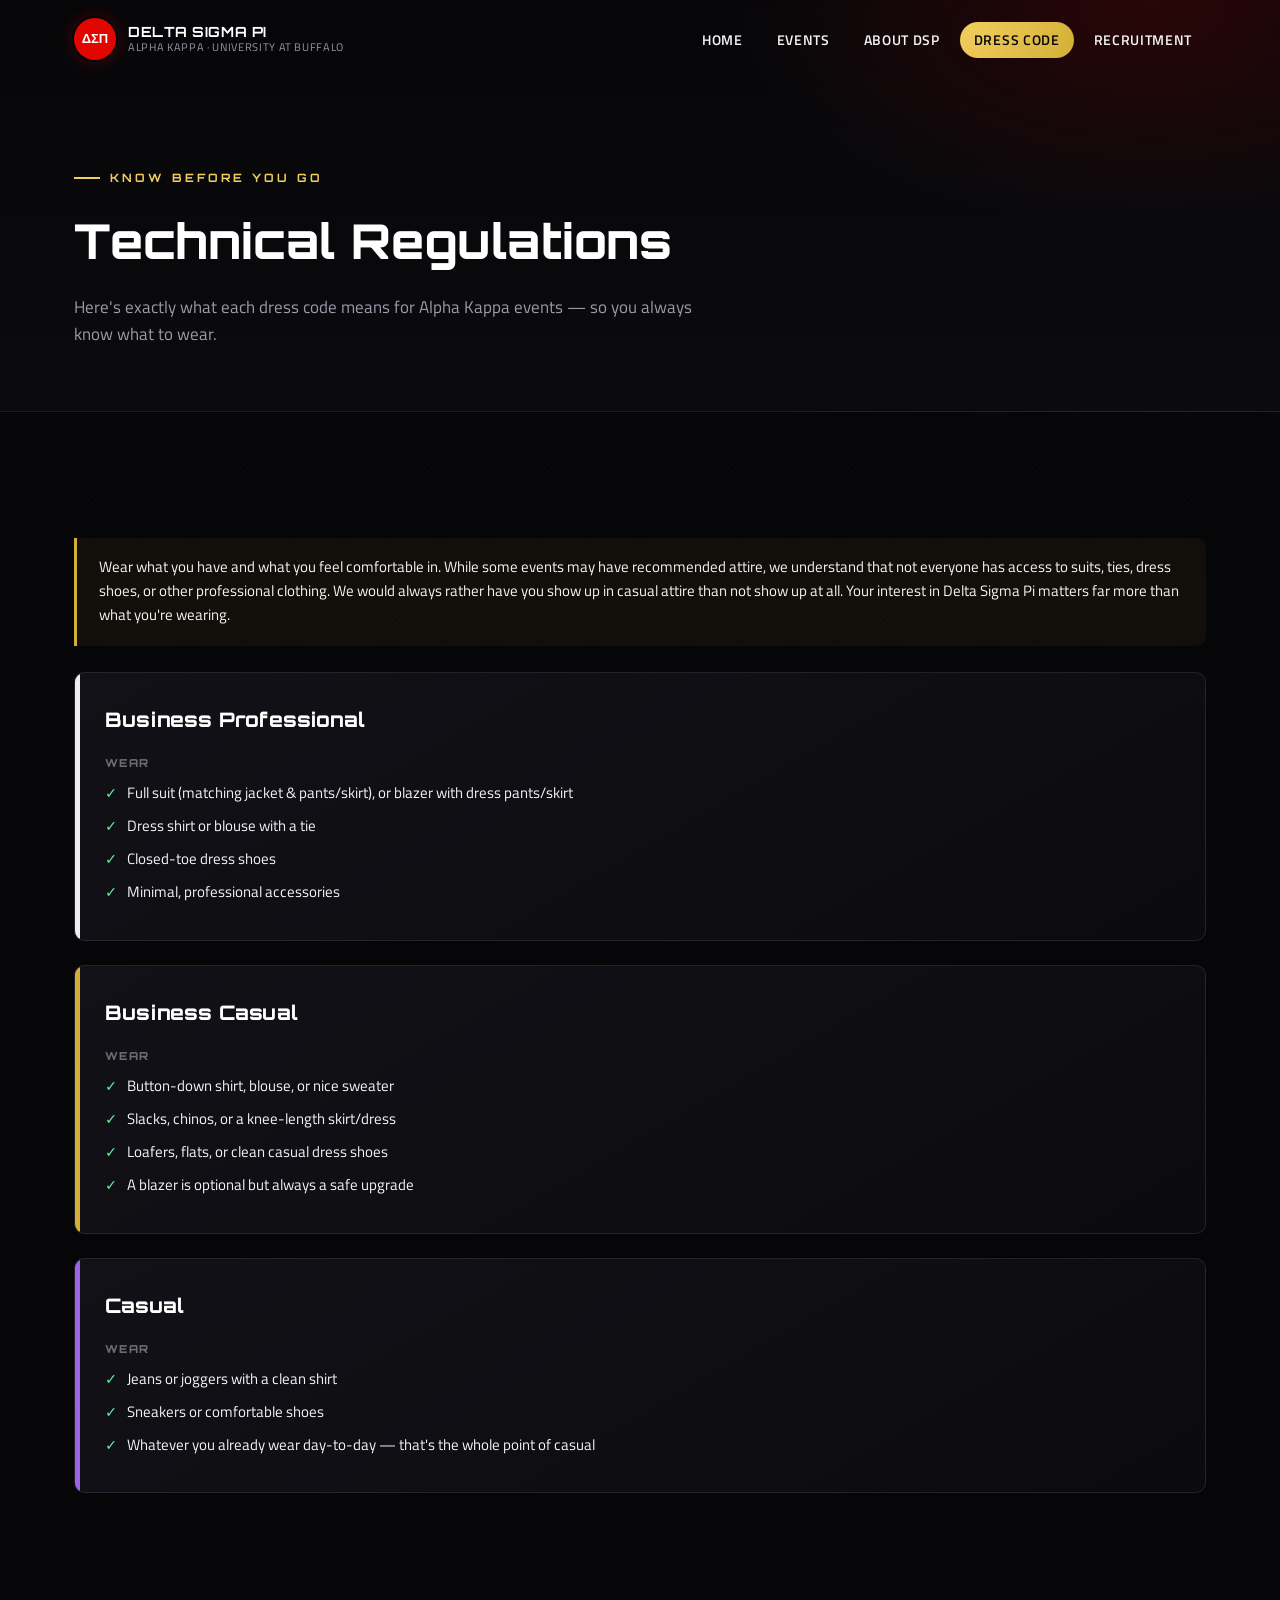
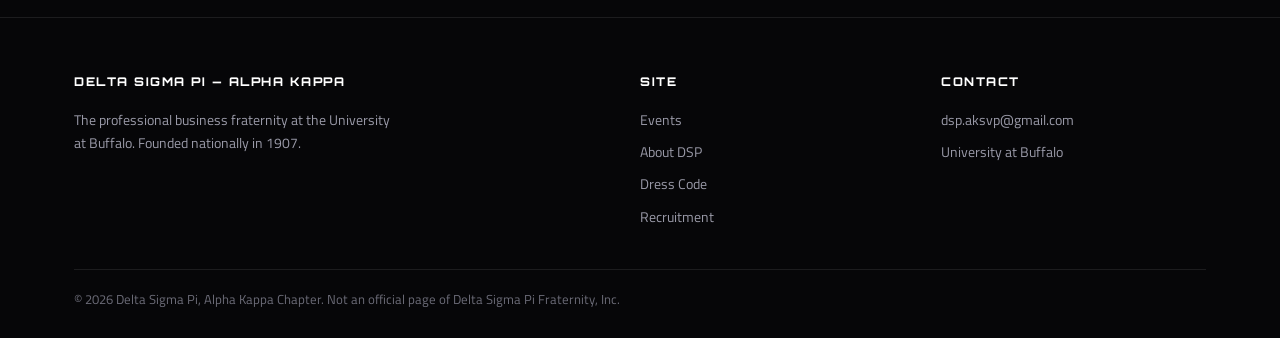
==== commit 286b3806: "Fix Business Professional dress code wording Tie is required (not optional), and dress shoes don't n" ====
--- a/dress-code.html
+++ b/dress-code.html
@@ -54,8 +54,8 @@
       <h4 class="wear-label">Wear</h4>
       <ul class="wear-list">
         <li>Full suit (matching jacket &amp; pants/skirt), or blazer with dress pants/skirt</li>
-        <li>Dress shirt or blouse, tie optional but recommended for suits</li>
-        <li>Closed-toe dress shoes, polished</li>
+        <li>Dress shirt or blouse with a tie</li>
+        <li>Closed-toe dress shoes</li>
         <li>Minimal, professional accessories</li>
       </ul>
     </div>
